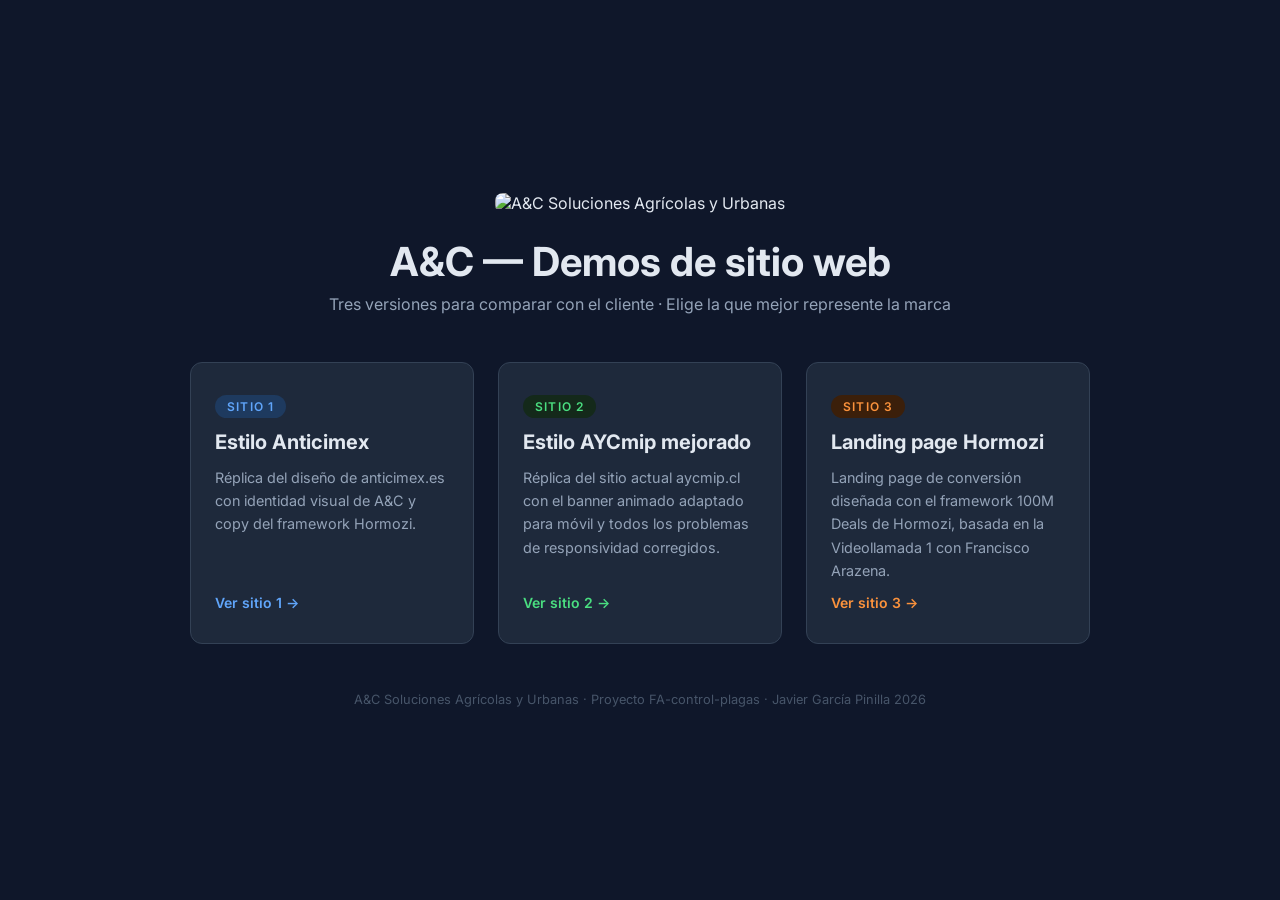
==== index.html @ b284dd79 "Initial build: 3 demo sites for A&C" ====
<!DOCTYPE html>
<html lang="es">
<head>
  <meta charset="UTF-8">
  <meta name="viewport" content="width=device-width, initial-scale=1.0">
  <title>A&C — Demo de sitios web</title>
  <link rel="preconnect" href="https://fonts.googleapis.com">
  <link href="https://fonts.googleapis.com/css2?family=Inter:wght@400;600;700&display=swap" rel="stylesheet">
  <style>
    *, *::before, *::after { box-sizing: border-box; margin: 0; padding: 0; }
    body {
      font-family: 'Inter', sans-serif;
      background: #0f172a;
      color: #e2e8f0;
      min-height: 100vh;
      display: flex;
      flex-direction: column;
      align-items: center;
      justify-content: center;
      padding: 2rem 1rem;
    }
    .logo { max-height: 80px; margin-bottom: 1.5rem; border-radius: 8px; }
    h1 { font-size: clamp(1.5rem, 4vw, 2.5rem); font-weight: 700; text-align: center; margin-bottom: 0.5rem; }
    .subtitle { color: #94a3b8; font-size: 1rem; text-align: center; margin-bottom: 3rem; }
    .grid {
      display: grid;
      grid-template-columns: repeat(auto-fit, minmax(260px, 1fr));
      gap: 1.5rem;
      width: 100%;
      max-width: 900px;
    }
    .card {
      background: #1e293b;
      border-radius: 12px;
      padding: 2rem 1.5rem;
      text-decoration: none;
      color: inherit;
      border: 1px solid #334155;
      transition: transform 200ms, border-color 200ms, box-shadow 200ms;
      display: flex;
      flex-direction: column;
      gap: 0.75rem;
    }
    .card:hover { transform: translateY(-4px); border-color: #64748b; box-shadow: 0 8px 32px rgba(0,0,0,0.4); }
    .card-tag {
      font-size: 0.75rem;
      font-weight: 600;
      text-transform: uppercase;
      letter-spacing: 0.1em;
      padding: 0.25rem 0.75rem;
      border-radius: 999px;
      width: fit-content;
    }
    .tag-1 { background: #1e3a5f; color: #60a5fa; }
    .tag-2 { background: #14291a; color: #4ade80; }
    .tag-3 { background: #3b1f0a; color: #fb923c; }
    .card h2 { font-size: 1.25rem; font-weight: 700; }
    .card p { font-size: 0.9rem; color: #94a3b8; line-height: 1.6; }
    .card-link {
      margin-top: auto;
      font-size: 0.875rem;
      font-weight: 600;
      color: #60a5fa;
    }
    .card:nth-child(2) .card-link { color: #4ade80; }
    .card:nth-child(3) .card-link { color: #fb923c; }
    footer { margin-top: 3rem; color: #475569; font-size: 0.8rem; text-align: center; }
  </style>
</head>
<body>
  <img src="../Imagenes/LOGO-01.jpg" alt="A&C Soluciones Agrícolas y Urbanas" class="logo">
  <h1>A&C — Demos de sitio web</h1>
  <p class="subtitle">Tres versiones para comparar con el cliente · Elige la que mejor represente la marca</p>

  <div class="grid">
    <a href="site-1-anticimex/index.html" class="card">
      <span class="card-tag tag-1">Sitio 1</span>
      <h2>Estilo Anticimex</h2>
      <p>Réplica del diseño de anticimex.es con identidad visual de A&C y copy del framework Hormozi.</p>
      <span class="card-link">Ver sitio 1 →</span>
    </a>
    <a href="site-2-aycmip/index.html" class="card">
      <span class="card-tag tag-2">Sitio 2</span>
      <h2>Estilo AYCmip mejorado</h2>
      <p>Réplica del sitio actual aycmip.cl con el banner animado adaptado para móvil y todos los problemas de responsividad corregidos.</p>
      <span class="card-link">Ver sitio 2 →</span>
    </a>
    <a href="site-3-landing/index.html" class="card">
      <span class="card-tag tag-3">Sitio 3</span>
      <h2>Landing page Hormozi</h2>
      <p>Landing page de conversión diseñada con el framework 100M Deals de Hormozi, basada en la Videollamada 1 con Francisco Arazena.</p>
      <span class="card-link">Ver sitio 3 →</span>
    </a>
  </div>

  <footer>A&C Soluciones Agrícolas y Urbanas · Proyecto FA-control-plagas · Javier García Pinilla 2026</footer>
</body>
</html>
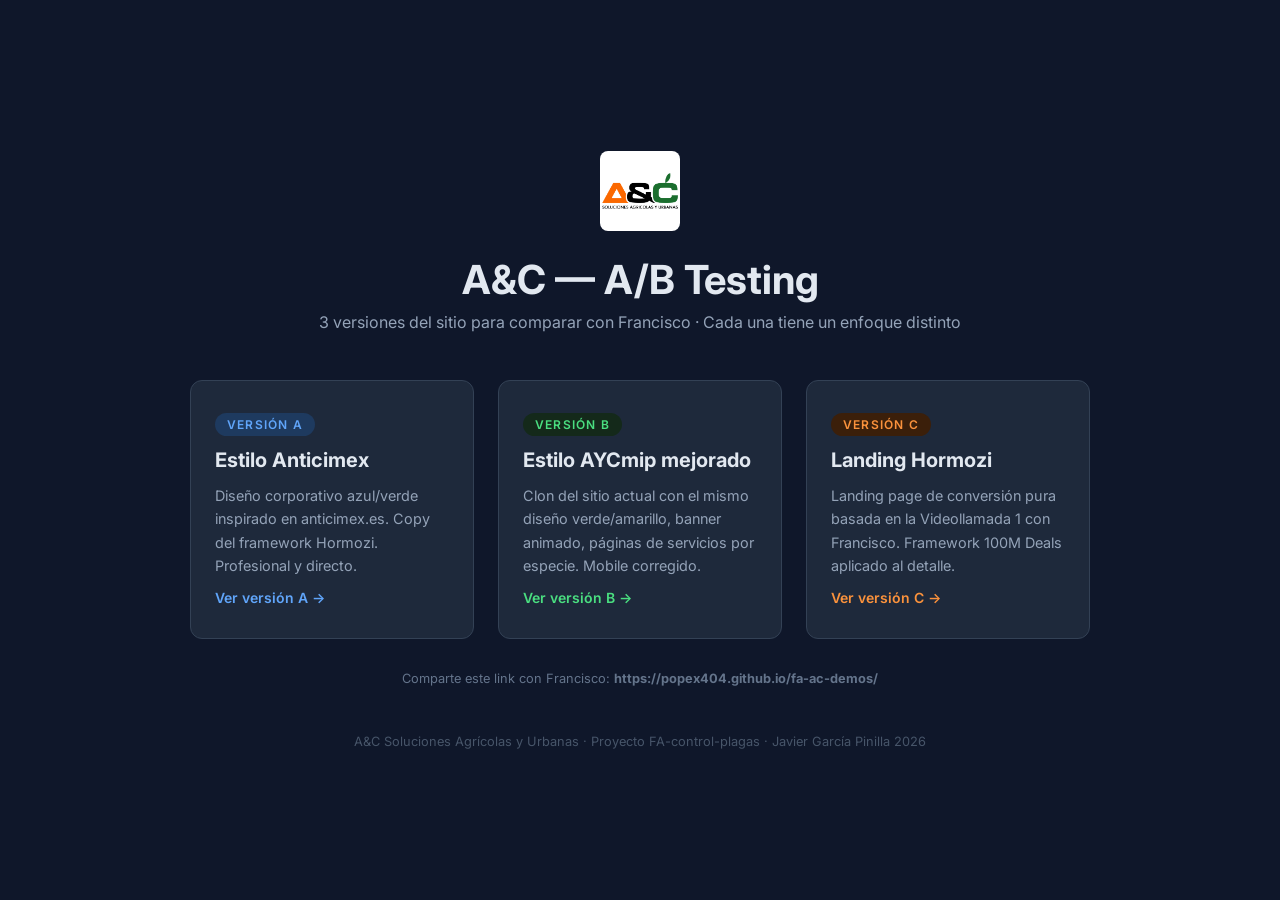
==== commit 6a08b46c: "A/B testing hub + full site-2 clone + responsive CSS fix - Hub: relabeled as A/B/C testing, fixed lo" ====
--- a/index.html
+++ b/index.html
@@ -3,7 +3,7 @@
 <head>
   <meta charset="UTF-8">
   <meta name="viewport" content="width=device-width, initial-scale=1.0">
-  <title>A&C — Demo de sitios web</title>
+  <title>A&C — A/B Testing · 3 versiones de sitio web</title>
   <link rel="preconnect" href="https://fonts.googleapis.com">
   <link href="https://fonts.googleapis.com/css2?family=Inter:wght@400;600;700&display=swap" rel="stylesheet">
   <style>
@@ -68,30 +68,34 @@
   </style>
 </head>
 <body>
-  <img src="../Imagenes/LOGO-01.jpg" alt="A&C Soluciones Agrícolas y Urbanas" class="logo">
-  <h1>A&C — Demos de sitio web</h1>
-  <p class="subtitle">Tres versiones para comparar con el cliente · Elige la que mejor represente la marca</p>
+  <img src="Imagenes/LOGO-01.jpg" alt="A&C Soluciones Agrícolas y Urbanas" class="logo">
+  <h1>A&C — A/B Testing</h1>
+  <p class="subtitle">3 versiones del sitio para comparar con Francisco · Cada una tiene un enfoque distinto</p>
 
   <div class="grid">
     <a href="site-1-anticimex/index.html" class="card">
-      <span class="card-tag tag-1">Sitio 1</span>
+      <span class="card-tag tag-1">Versión A</span>
       <h2>Estilo Anticimex</h2>
-      <p>Réplica del diseño de anticimex.es con identidad visual de A&C y copy del framework Hormozi.</p>
-      <span class="card-link">Ver sitio 1 →</span>
+      <p>Diseño corporativo azul/verde inspirado en anticimex.es. Copy del framework Hormozi. Profesional y directo.</p>
+      <span class="card-link">Ver versión A →</span>
     </a>
     <a href="site-2-aycmip/index.html" class="card">
-      <span class="card-tag tag-2">Sitio 2</span>
+      <span class="card-tag tag-2">Versión B</span>
       <h2>Estilo AYCmip mejorado</h2>
-      <p>Réplica del sitio actual aycmip.cl con el banner animado adaptado para móvil y todos los problemas de responsividad corregidos.</p>
-      <span class="card-link">Ver sitio 2 →</span>
+      <p>Clon del sitio actual con el mismo diseño verde/amarillo, banner animado, páginas de servicios por especie. Mobile corregido.</p>
+      <span class="card-link">Ver versión B →</span>
     </a>
     <a href="site-3-landing/index.html" class="card">
-      <span class="card-tag tag-3">Sitio 3</span>
-      <h2>Landing page Hormozi</h2>
-      <p>Landing page de conversión diseñada con el framework 100M Deals de Hormozi, basada en la Videollamada 1 con Francisco Arazena.</p>
-      <span class="card-link">Ver sitio 3 →</span>
+      <span class="card-tag tag-3">Versión C</span>
+      <h2>Landing Hormozi</h2>
+      <p>Landing page de conversión pura basada en la Videollamada 1 con Francisco. Framework 100M Deals aplicado al detalle.</p>
+      <span class="card-link">Ver versión C →</span>
     </a>
   </div>
+
+  <p style="margin-top:2rem; color:#64748b; font-size:0.8rem; text-align:center;">
+    Comparte este link con Francisco: <strong>https://popex404.github.io/fa-ac-demos/</strong>
+  </p>
 
   <footer>A&C Soluciones Agrícolas y Urbanas · Proyecto FA-control-plagas · Javier García Pinilla 2026</footer>
 </body>
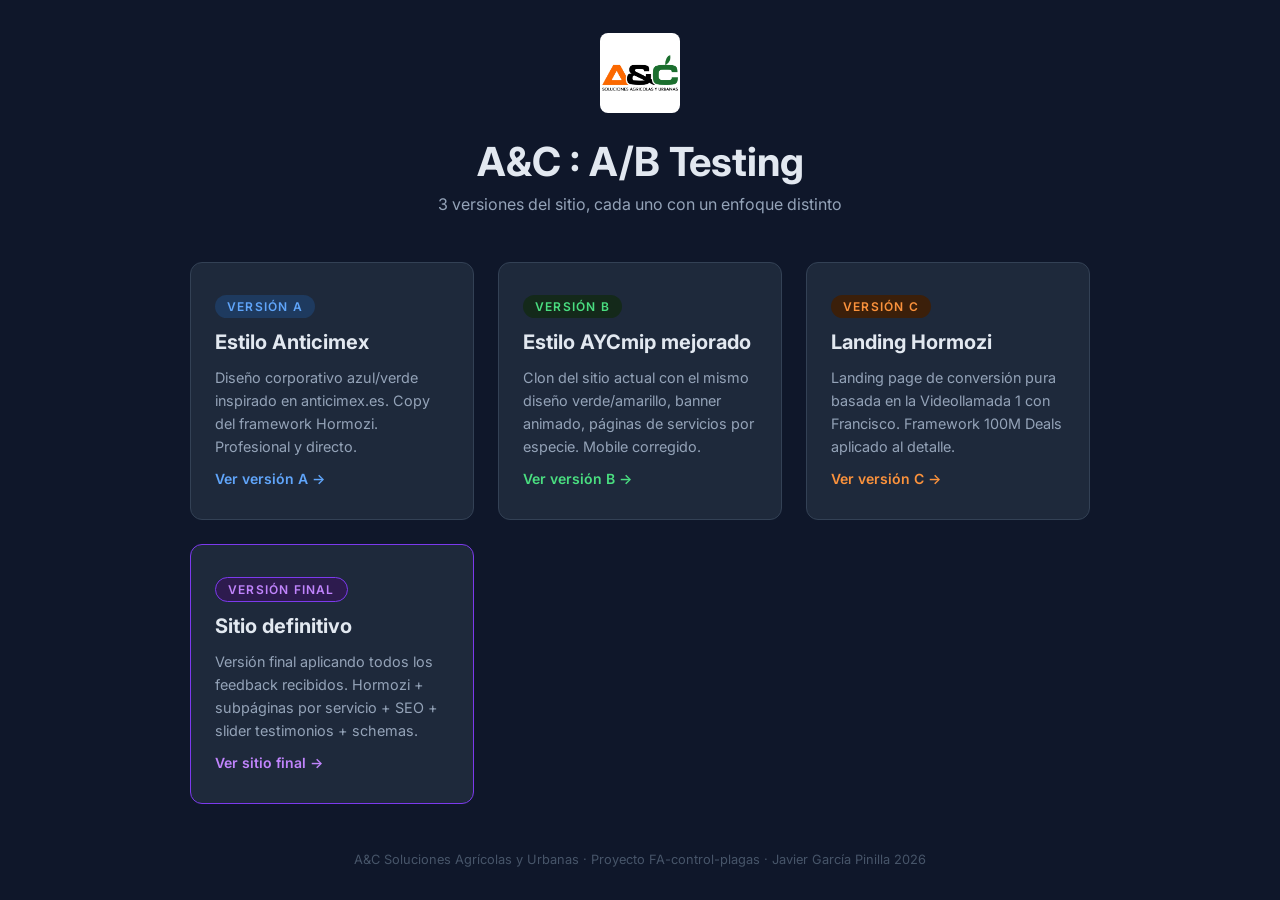
==== commit 31738470: "update: index demos — título, subtítulo, card versión final - Título: "A&C : A/B Testing" - Subtítul" ====
--- a/index.html
+++ b/index.html
@@ -3,7 +3,7 @@
 <head>
   <meta charset="UTF-8">
   <meta name="viewport" content="width=device-width, initial-scale=1.0">
-  <title>A&C — A/B Testing · 3 versiones de sitio web</title>
+  <title>A&C : A/B Testing · 3 versiones de sitio web</title>
   <link rel="preconnect" href="https://fonts.googleapis.com">
   <link href="https://fonts.googleapis.com/css2?family=Inter:wght@400;600;700&display=swap" rel="stylesheet">
   <style>
@@ -54,6 +54,7 @@
     .tag-1 { background: #1e3a5f; color: #60a5fa; }
     .tag-2 { background: #14291a; color: #4ade80; }
     .tag-3 { background: #3b1f0a; color: #fb923c; }
+    .tag-final { background: #2d1b4e; color: #c084fc; border: 1px solid #7c3aed; }
     .card h2 { font-size: 1.25rem; font-weight: 700; }
     .card p { font-size: 0.9rem; color: #94a3b8; line-height: 1.6; }
     .card-link {
@@ -64,13 +65,16 @@
     }
     .card:nth-child(2) .card-link { color: #4ade80; }
     .card:nth-child(3) .card-link { color: #fb923c; }
+    .card-final { border-color: #7c3aed; }
+    .card-final .card-link { color: #c084fc; }
+    .card-final:hover { border-color: #a855f7; }
     footer { margin-top: 3rem; color: #475569; font-size: 0.8rem; text-align: center; }
   </style>
 </head>
 <body>
   <img src="Imagenes/LOGO-01.jpg" alt="A&C Soluciones Agrícolas y Urbanas" class="logo">
-  <h1>A&C — A/B Testing</h1>
-  <p class="subtitle">3 versiones del sitio para comparar con Francisco · Cada una tiene un enfoque distinto</p>
+  <h1>A&C : A/B Testing</h1>
+  <p class="subtitle">3 versiones del sitio, cada uno con un enfoque distinto</p>
 
   <div class="grid">
     <a href="site-1-anticimex/index.html" class="card">
@@ -91,11 +95,13 @@
       <p>Landing page de conversión pura basada en la Videollamada 1 con Francisco. Framework 100M Deals aplicado al detalle.</p>
       <span class="card-link">Ver versión C →</span>
     </a>
+    <a href="https://www.aycmip.cl" target="_blank" rel="noopener noreferrer" class="card card-final">
+      <span class="card-tag tag-final">Versión Final</span>
+      <h2>Sitio definitivo</h2>
+      <p>Versión final aplicando todos los feedback recibidos. Hormozi + subpáginas por servicio + SEO + slider testimonios + schemas.</p>
+      <span class="card-link">Ver sitio final →</span>
+    </a>
   </div>
-
-  <p style="margin-top:2rem; color:#64748b; font-size:0.8rem; text-align:center;">
-    Comparte este link con Francisco: <strong>https://popex404.github.io/fa-ac-demos/</strong>
-  </p>
 
   <footer>A&C Soluciones Agrícolas y Urbanas · Proyecto FA-control-plagas · Javier García Pinilla 2026</footer>
 </body>
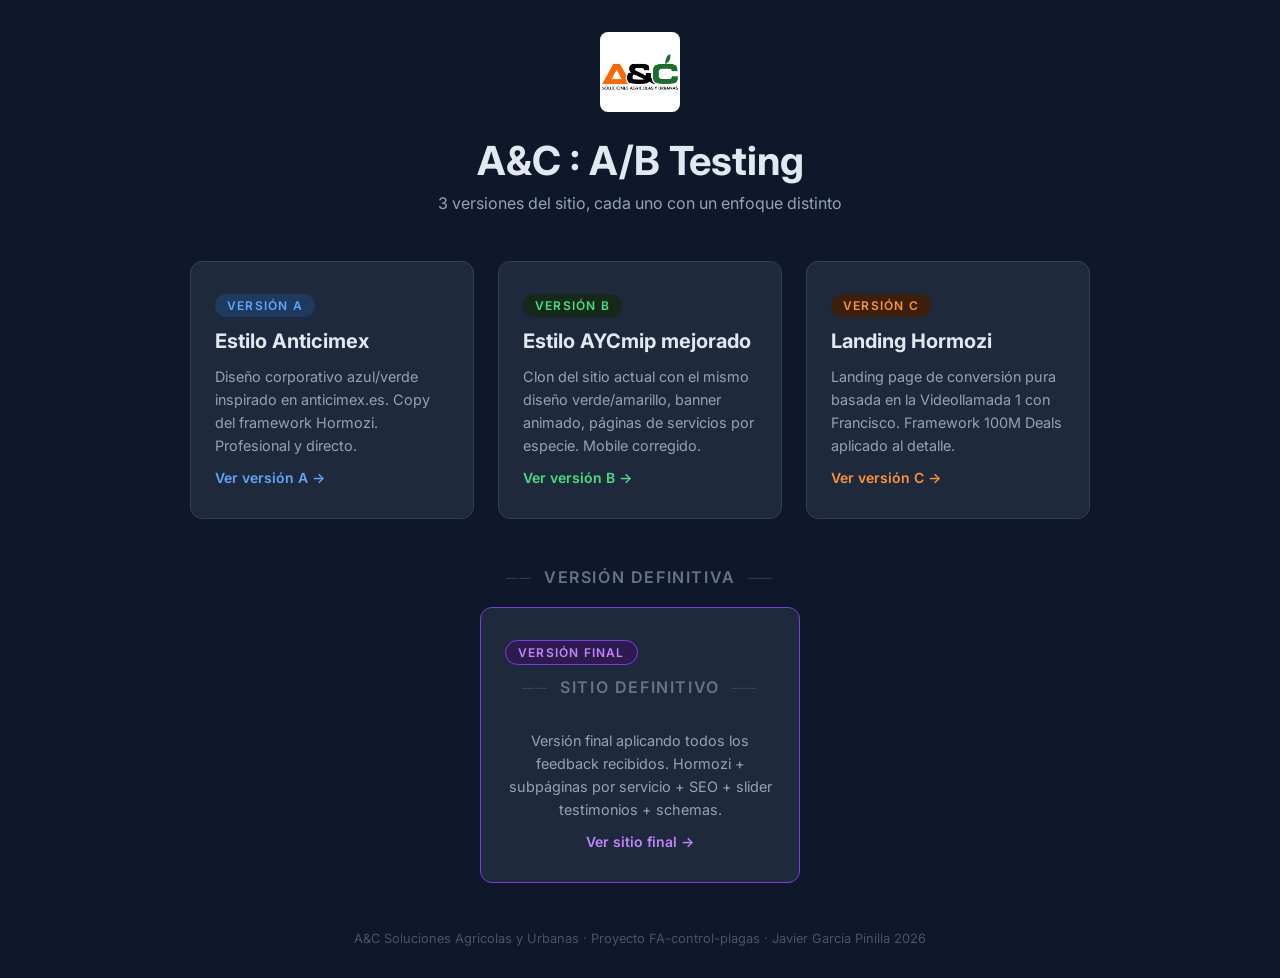
==== commit 1675b081: "update: card final centrada con título de sección - Tarjeta "Versión Final" separada del grid, centr" ====
--- a/index.html
+++ b/index.html
@@ -68,6 +68,11 @@
     .card-final { border-color: #7c3aed; }
     .card-final .card-link { color: #c084fc; }
     .card-final:hover { border-color: #a855f7; }
+    .final-section { margin-top: 3rem; width: 100%; max-width: 900px; text-align: center; }
+    .final-section h2 { font-size: 1rem; font-weight: 600; text-transform: uppercase; letter-spacing: 0.1em; color: #64748b; margin-bottom: 1.25rem; }
+    .final-section h2::before, .final-section h2::after { content: "──"; margin: 0 0.75rem; opacity: 0.4; }
+    .final-card-wrap { display: flex; justify-content: center; }
+    .final-card-wrap .card { max-width: 320px; width: 100%; }
     footer { margin-top: 3rem; color: #475569; font-size: 0.8rem; text-align: center; }
   </style>
 </head>
@@ -95,12 +100,18 @@
       <p>Landing page de conversión pura basada en la Videollamada 1 con Francisco. Framework 100M Deals aplicado al detalle.</p>
       <span class="card-link">Ver versión C →</span>
     </a>
-    <a href="https://www.aycmip.cl" target="_blank" rel="noopener noreferrer" class="card card-final">
-      <span class="card-tag tag-final">Versión Final</span>
-      <h2>Sitio definitivo</h2>
-      <p>Versión final aplicando todos los feedback recibidos. Hormozi + subpáginas por servicio + SEO + slider testimonios + schemas.</p>
-      <span class="card-link">Ver sitio final →</span>
-    </a>
+  </div>
+
+  <div class="final-section">
+    <h2>Versión definitiva</h2>
+    <div class="final-card-wrap">
+      <a href="https://popex404.github.io/fa-ac/index.html" target="_blank" rel="noopener noreferrer" class="card card-final">
+        <span class="card-tag tag-final">Versión Final</span>
+        <h2>Sitio definitivo</h2>
+        <p>Versión final aplicando todos los feedback recibidos. Hormozi + subpáginas por servicio + SEO + slider testimonios + schemas.</p>
+        <span class="card-link">Ver sitio final →</span>
+      </a>
+    </div>
   </div>
 
   <footer>A&C Soluciones Agrícolas y Urbanas · Proyecto FA-control-plagas · Javier García Pinilla 2026</footer>
